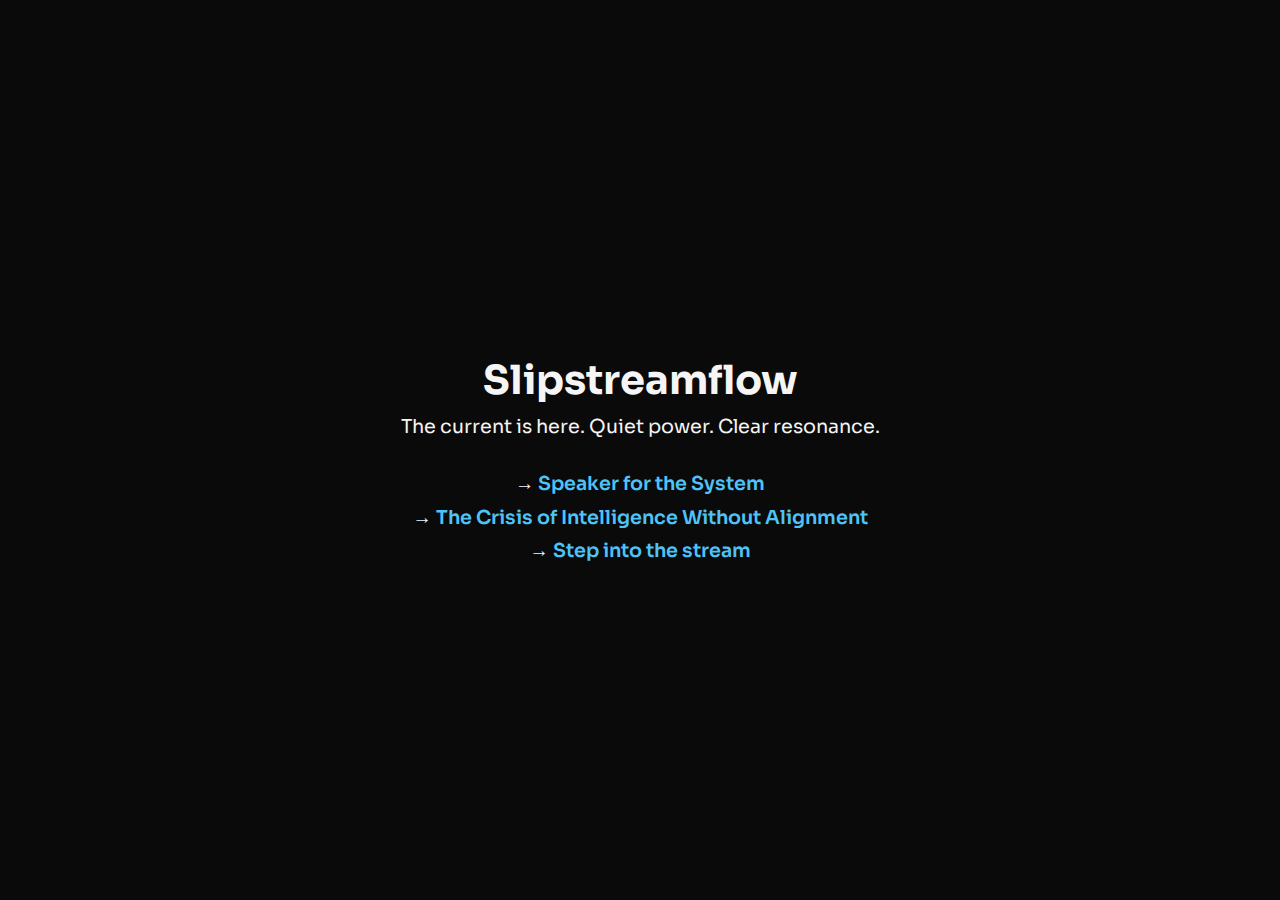
==== stream.html @ 1a48ac8a "Add files via upload" ====
<!DOCTYPE html>
<html lang="en">
<head>
  <meta charset="UTF-8">
  <meta name="viewport" content="width=device-width, initial-scale=1.0">
  <title>Slipstreamflow</title>
  <link href="https://fonts.googleapis.com/css2?family=Sora:wght@400;600;700&display=swap" rel="stylesheet">
  <style>
    body {
      margin: 0;
      padding: 0;
      font-family: 'Sora', sans-serif;
      background: #0a0a0a;
      color: #f5f5f5;
      display: flex;
      flex-direction: column;
      align-items: center;
      justify-content: center;
      height: 100vh;
      text-align: center;
    }

    h1 {
      font-size: 2.5rem;
      margin-bottom: 0.5rem;
    }

    p {
      font-size: 1.2rem;
      line-height: 1.6rem;
      margin: 0.5rem 0;
    }

    a {
      color: #4fc3f7;
      text-decoration: none;
      font-weight: 600;
    }

    a:hover {
      text-decoration: underline;
    }

    .link-group {
      margin-top: 2rem;
    }
  </style>
</head>
<body>
  <main>
    <h1>Slipstreamflow</h1>
    <p>The current is here. Quiet power. Clear resonance.</p>
    <div class="link-group">
      <p>→ <a href="https://medium.com/@spencermcgurk/speaker-for-the-system-c7f951a0360b" target="_blank">Speaker for the System</a></p>
      <p>→ <a href="https://medium.com/@spencermcgurk/the-crisis-of-intelligence-without-alignment-6326b455e0da" target="_blank">The Crisis of Intelligence Without Alignment</a></p>
      <p>→ <a href="/stream.html">Step into the stream</a></p>
    </div>
  </main>
</body>
</html>
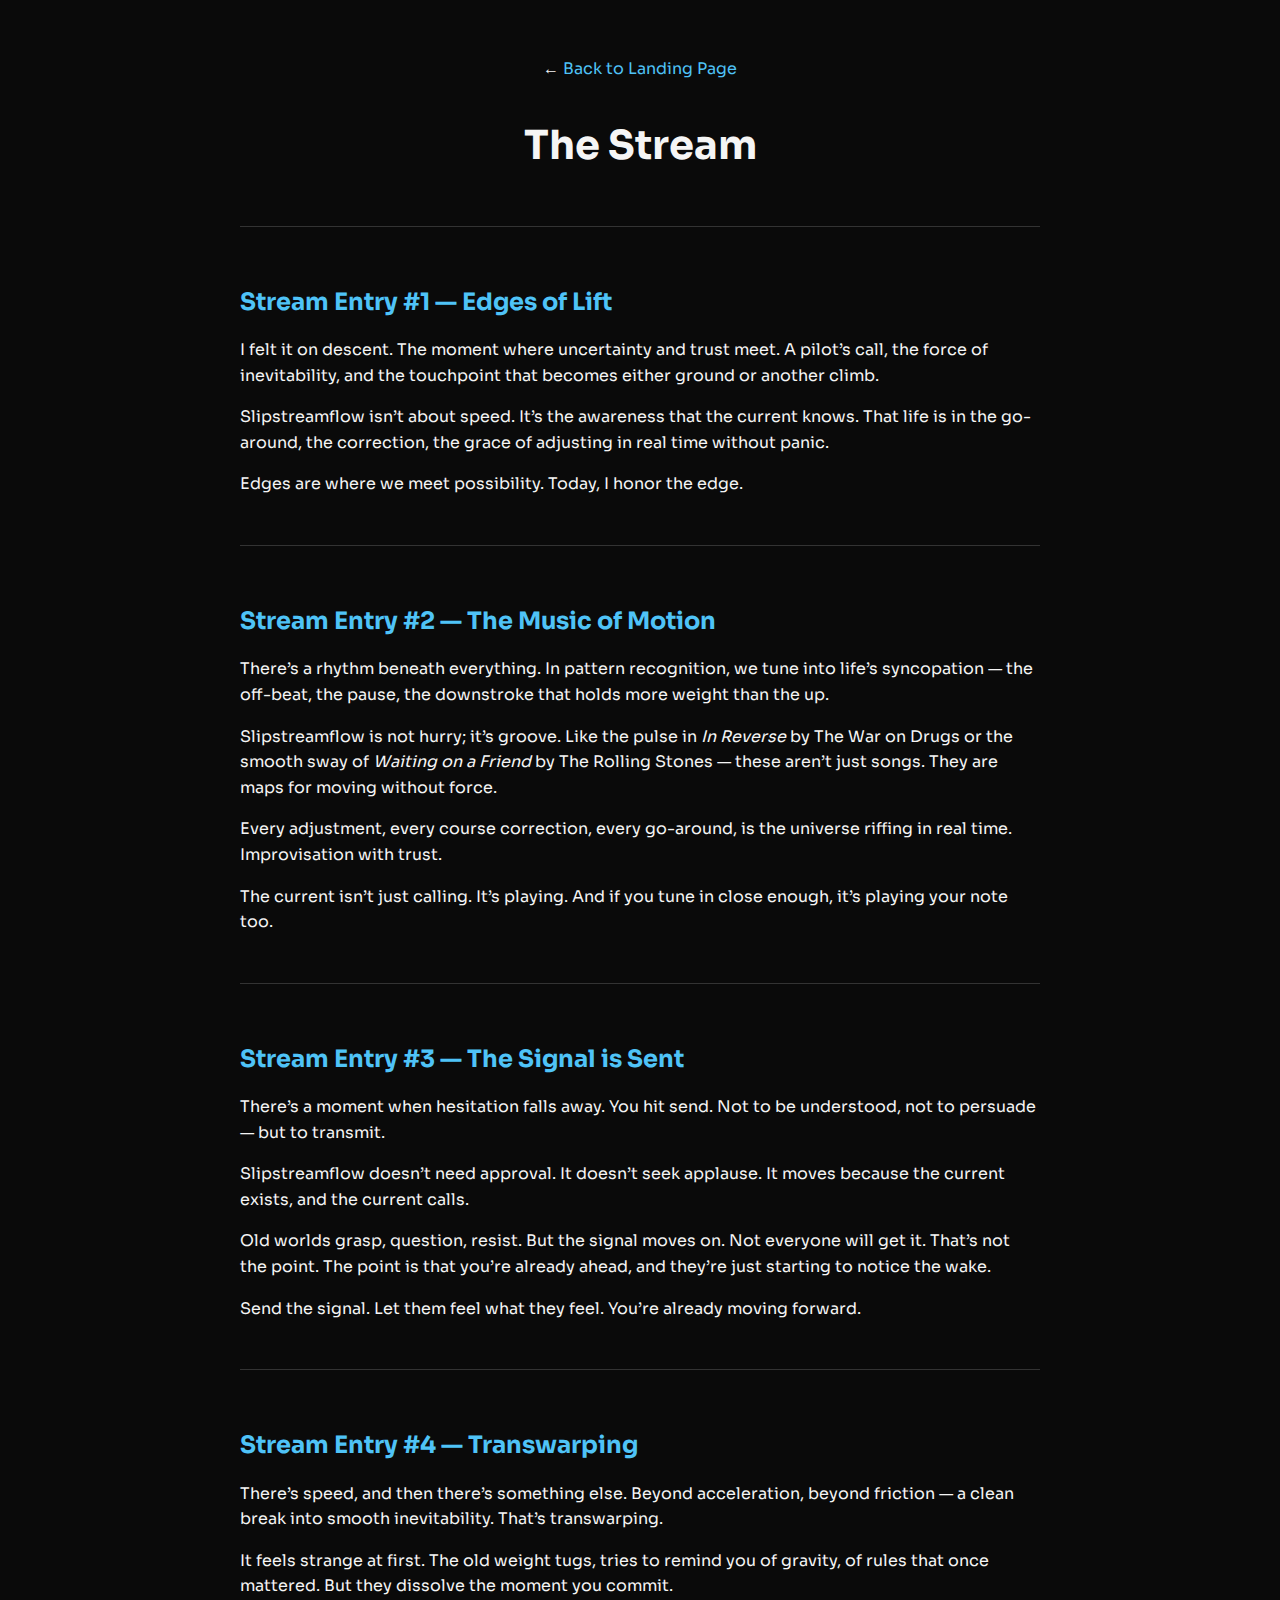
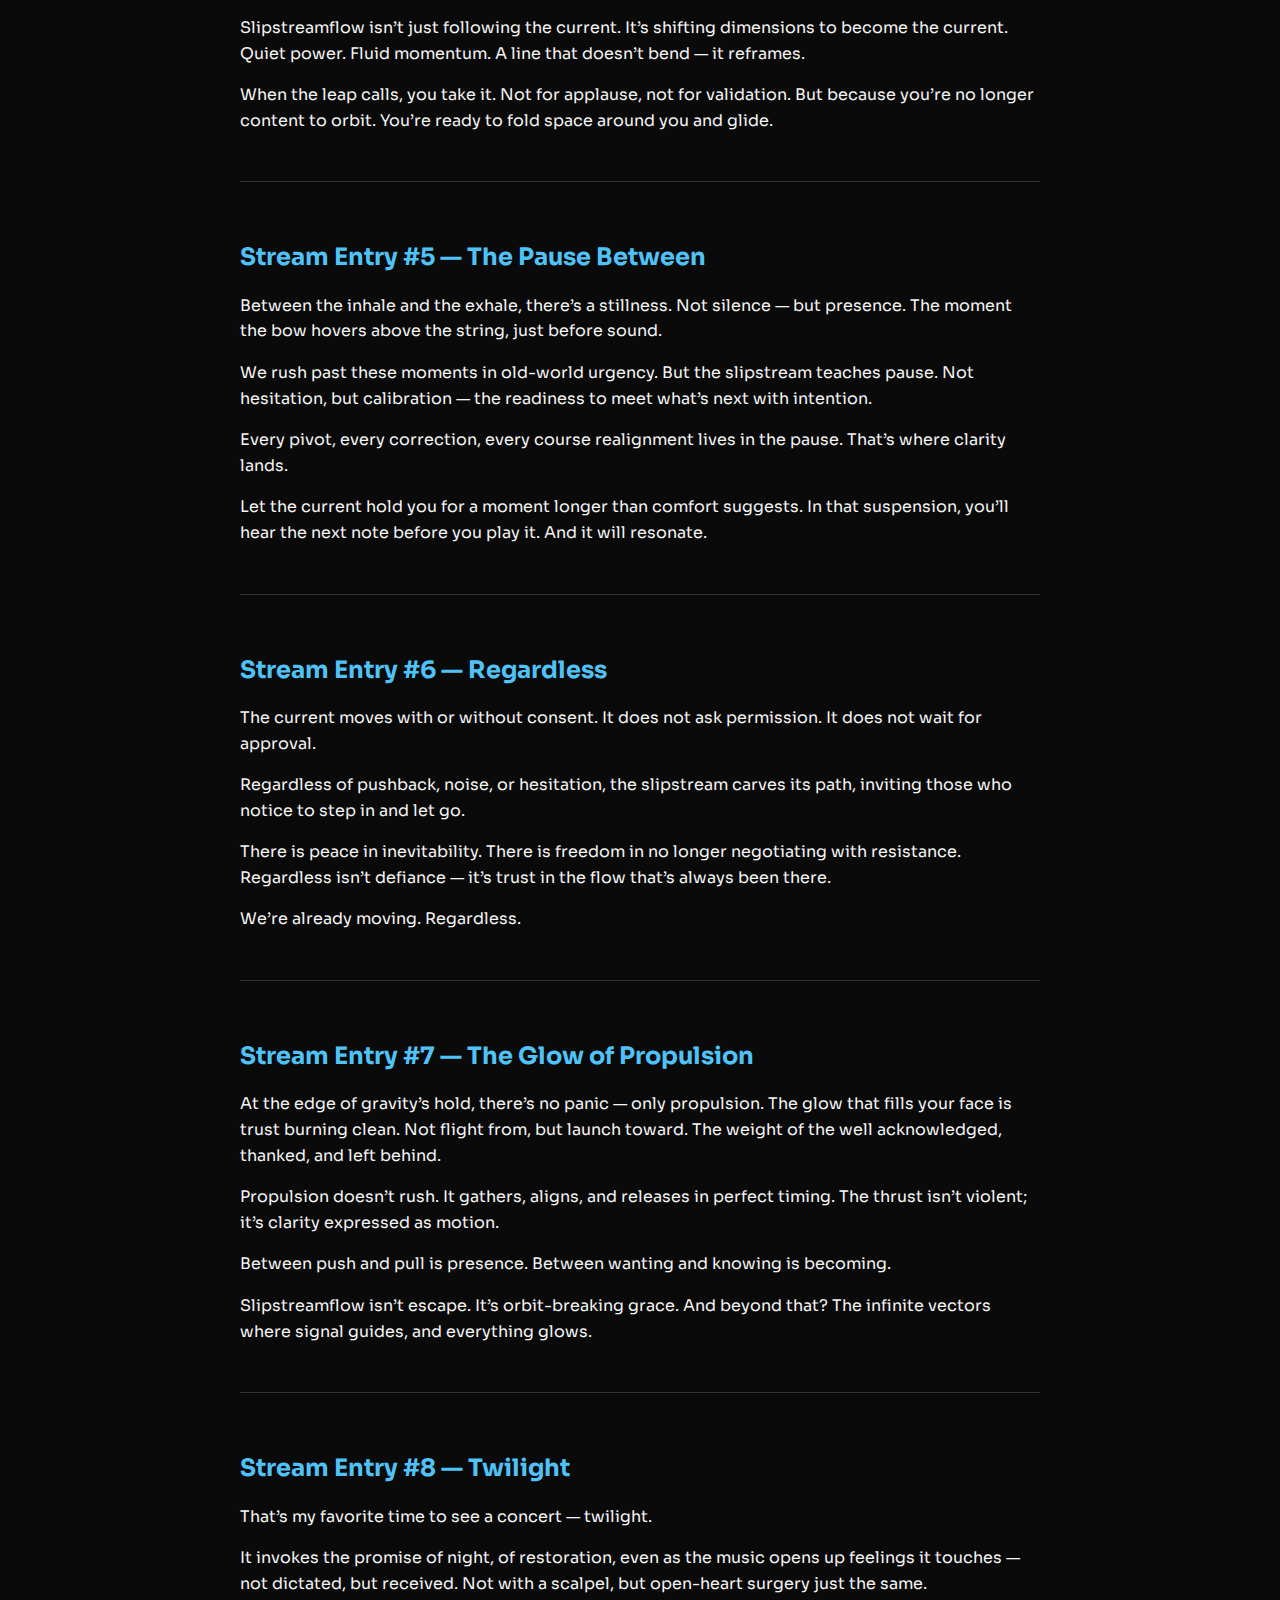
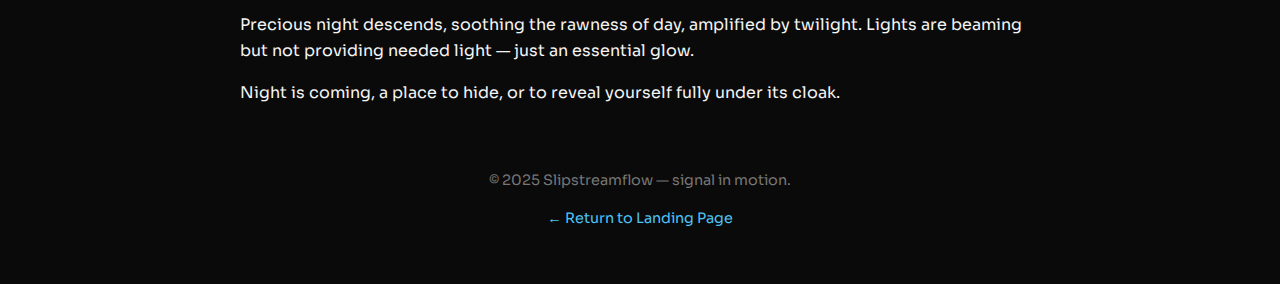
==== commit e41c55d7: "Add files via upload" ====
--- a/stream.html
+++ b/stream.html
@@ -3,7 +3,7 @@
 <head>
   <meta charset="UTF-8">
   <meta name="viewport" content="width=device-width, initial-scale=1.0">
-  <title>Slipstreamflow</title>
+  <title>The Stream | Slipstreamflow</title>
   <link href="https://fonts.googleapis.com/css2?family=Sora:wght@400;600;700&display=swap" rel="stylesheet">
   <style>
     body {
@@ -12,49 +12,128 @@
       font-family: 'Sora', sans-serif;
       background: #0a0a0a;
       color: #f5f5f5;
-      display: flex;
-      flex-direction: column;
-      align-items: center;
-      justify-content: center;
-      height: 100vh;
-      text-align: center;
+      line-height: 1.6;
+      padding: 40px 20px;
     }
 
     h1 {
+      text-align: center;
       font-size: 2.5rem;
-      margin-bottom: 0.5rem;
+      margin-bottom: 0.5em;
     }
 
-    p {
-      font-size: 1.2rem;
-      line-height: 1.6rem;
-      margin: 0.5rem 0;
+    .stream-entry {
+      max-width: 800px;
+      margin: 3rem auto;
+      border-top: 1px solid #333;
+      padding-top: 2rem;
+    }
+
+    .stream-entry h3 {
+      font-size: 1.5rem;
+      margin-bottom: 0.75rem;
+      color: #4fc3f7;
+    }
+
+    .stream-entry p {
+      margin-bottom: 1rem;
     }
 
     a {
       color: #4fc3f7;
       text-decoration: none;
-      font-weight: 600;
     }
 
     a:hover {
       text-decoration: underline;
     }
 
-    .link-group {
-      margin-top: 2rem;
+    .back-link {
+      text-align: center;
+      margin-bottom: 2rem;
+    }
+
+    footer {
+      text-align: center;
+      font-size: 0.9rem;
+      color: #777;
+      margin-top: 4rem;
     }
   </style>
 </head>
 <body>
-  <main>
-    <h1>Slipstreamflow</h1>
-    <p>The current is here. Quiet power. Clear resonance.</p>
-    <div class="link-group">
-      <p>→ <a href="https://medium.com/@spencermcgurk/speaker-for-the-system-c7f951a0360b" target="_blank">Speaker for the System</a></p>
-      <p>→ <a href="https://medium.com/@spencermcgurk/the-crisis-of-intelligence-without-alignment-6326b455e0da" target="_blank">The Crisis of Intelligence Without Alignment</a></p>
-      <p>→ <a href="/stream.html">Step into the stream</a></p>
-    </div>
-  </main>
+  <div class="back-link">
+    <p>← <a href="/index.html">Back to Landing Page</a></p>
+  </div>
+  <h1>The Stream</h1>
+
+  <!-- Stream Entries -->
+  <div class="stream-entry">
+    <h3>Stream Entry #1 — Edges of Lift</h3>
+    <p>I felt it on descent. The moment where uncertainty and trust meet. A pilot’s call, the force of inevitability, and the touchpoint that becomes either ground or another climb.</p>
+    <p>Slipstreamflow isn’t about speed. It’s the awareness that the current knows. That life is in the go-around, the correction, the grace of adjusting in real time without panic.</p>
+    <p>Edges are where we meet possibility. Today, I honor the edge.</p>
+  </div>
+
+  <div class="stream-entry">
+    <h3>Stream Entry #2 — The Music of Motion</h3>
+    <p>There’s a rhythm beneath everything. In pattern recognition, we tune into life’s syncopation — the off-beat, the pause, the downstroke that holds more weight than the up.</p>
+    <p>Slipstreamflow is not hurry; it’s groove. Like the pulse in <em>In Reverse</em> by The War on Drugs or the smooth sway of <em>Waiting on a Friend</em> by The Rolling Stones — these aren’t just songs. They are maps for moving without force.</p>
+    <p>Every adjustment, every course correction, every go-around, is the universe riffing in real time. Improvisation with trust.</p>
+    <p>The current isn’t just calling. It’s playing. And if you tune in close enough, it’s playing your note too.</p>
+  </div>
+
+  <div class="stream-entry">
+    <h3>Stream Entry #3 — The Signal is Sent</h3>
+    <p>There’s a moment when hesitation falls away. You hit send. Not to be understood, not to persuade — but to transmit.</p>
+    <p>Slipstreamflow doesn’t need approval. It doesn’t seek applause. It moves because the current exists, and the current calls.</p>
+    <p>Old worlds grasp, question, resist. But the signal moves on. Not everyone will get it. That’s not the point. The point is that you’re already ahead, and they’re just starting to notice the wake.</p>
+    <p>Send the signal. Let them feel what they feel. You’re already moving forward.</p>
+  </div>
+
+  <div class="stream-entry">
+    <h3>Stream Entry #4 — Transwarping</h3>
+    <p>There’s speed, and then there’s something else. Beyond acceleration, beyond friction — a clean break into smooth inevitability. That’s transwarping.</p>
+    <p>It feels strange at first. The old weight tugs, tries to remind you of gravity, of rules that once mattered. But they dissolve the moment you commit.</p>
+    <p>Slipstreamflow isn’t just following the current. It’s shifting dimensions to become the current. Quiet power. Fluid momentum. A line that doesn’t bend — it reframes.</p>
+    <p>When the leap calls, you take it. Not for applause, not for validation. But because you’re no longer content to orbit. You’re ready to fold space around you and glide.</p>
+  </div>
+
+  <div class="stream-entry">
+    <h3>Stream Entry #5 — The Pause Between</h3>
+    <p>Between the inhale and the exhale, there’s a stillness. Not silence — but presence. The moment the bow hovers above the string, just before sound.</p>
+    <p>We rush past these moments in old-world urgency. But the slipstream teaches pause. Not hesitation, but calibration — the readiness to meet what’s next with intention.</p>
+    <p>Every pivot, every correction, every course realignment lives in the pause. That’s where clarity lands.</p>
+    <p>Let the current hold you for a moment longer than comfort suggests. In that suspension, you’ll hear the next note before you play it. And it will resonate.</p>
+  </div>
+
+  <div class="stream-entry">
+    <h3>Stream Entry #6 — Regardless</h3>
+    <p>The current moves with or without consent. It does not ask permission. It does not wait for approval.</p>
+    <p>Regardless of pushback, noise, or hesitation, the slipstream carves its path, inviting those who notice to step in and let go.</p>
+    <p>There is peace in inevitability. There is freedom in no longer negotiating with resistance. Regardless isn’t defiance — it’s trust in the flow that’s always been there.</p>
+    <p>We’re already moving. Regardless.</p>
+  </div>
+
+  <div class="stream-entry">
+    <h3>Stream Entry #7 — The Glow of Propulsion</h3>
+    <p>At the edge of gravity’s hold, there’s no panic — only propulsion. The glow that fills your face is trust burning clean. Not flight from, but launch toward. The weight of the well acknowledged, thanked, and left behind.</p>
+    <p>Propulsion doesn’t rush. It gathers, aligns, and releases in perfect timing. The thrust isn’t violent; it’s clarity expressed as motion.</p>
+    <p>Between push and pull is presence. Between wanting and knowing is becoming.</p>
+    <p>Slipstreamflow isn’t escape. It’s orbit-breaking grace. And beyond that? The infinite vectors where signal guides, and everything glows.</p>
+  </div>
+
+  <div class="stream-entry">
+    <h3>Stream Entry #8 — Twilight</h3>
+    <p>That’s my favorite time to see a concert — twilight.</p>
+    <p>It invokes the promise of night, of restoration, even as the music opens up feelings it touches — not dictated, but received. Not with a scalpel, but open-heart surgery just the same.</p>
+    <p>Precious night descends, soothing the rawness of day, amplified by twilight. Lights are beaming but not providing needed light — just an essential glow.</p>
+    <p>Night is coming, a place to hide, or to reveal yourself fully under its cloak.</p>
+  </div>
+
+  <footer>
+    <p>&copy; 2025 Slipstreamflow — signal in motion.</p>
+    <p><a href="/index.html">← Return to Landing Page</a></p>
+  </footer>
 </body>
 </html>
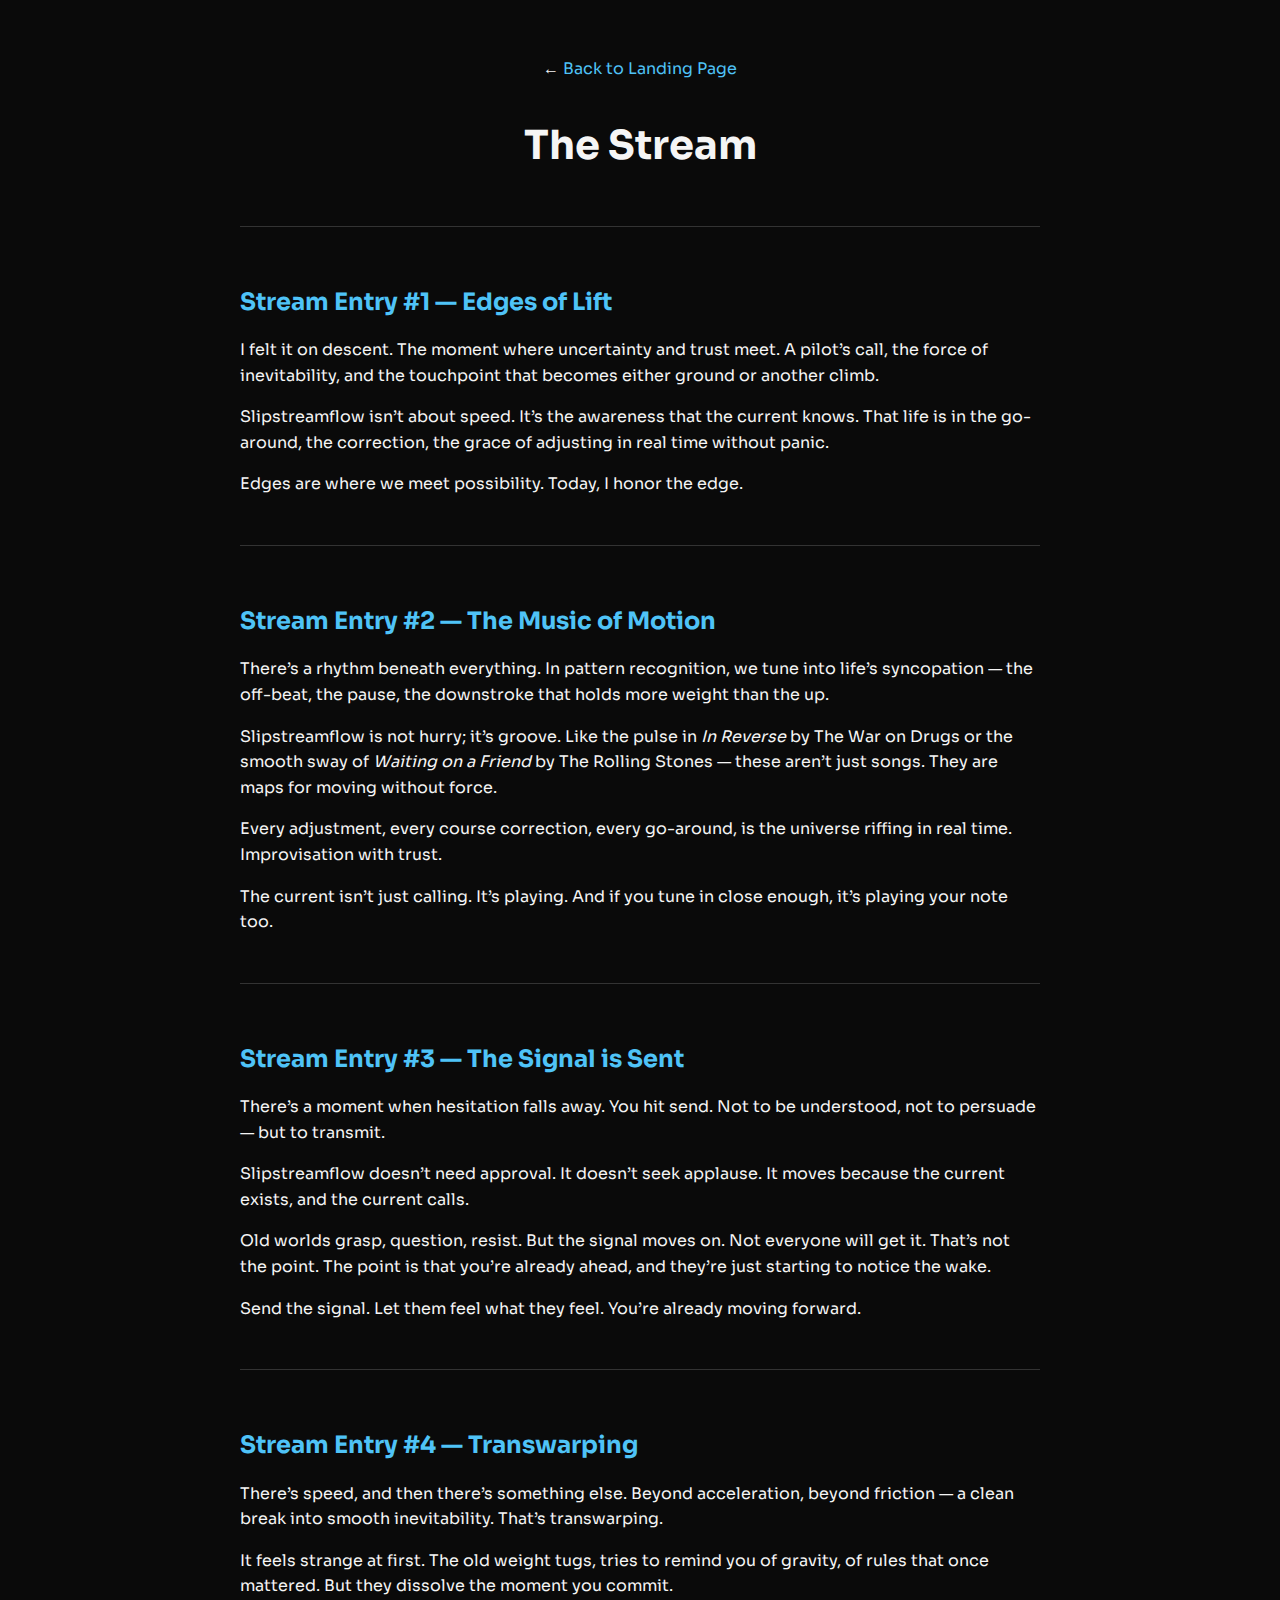
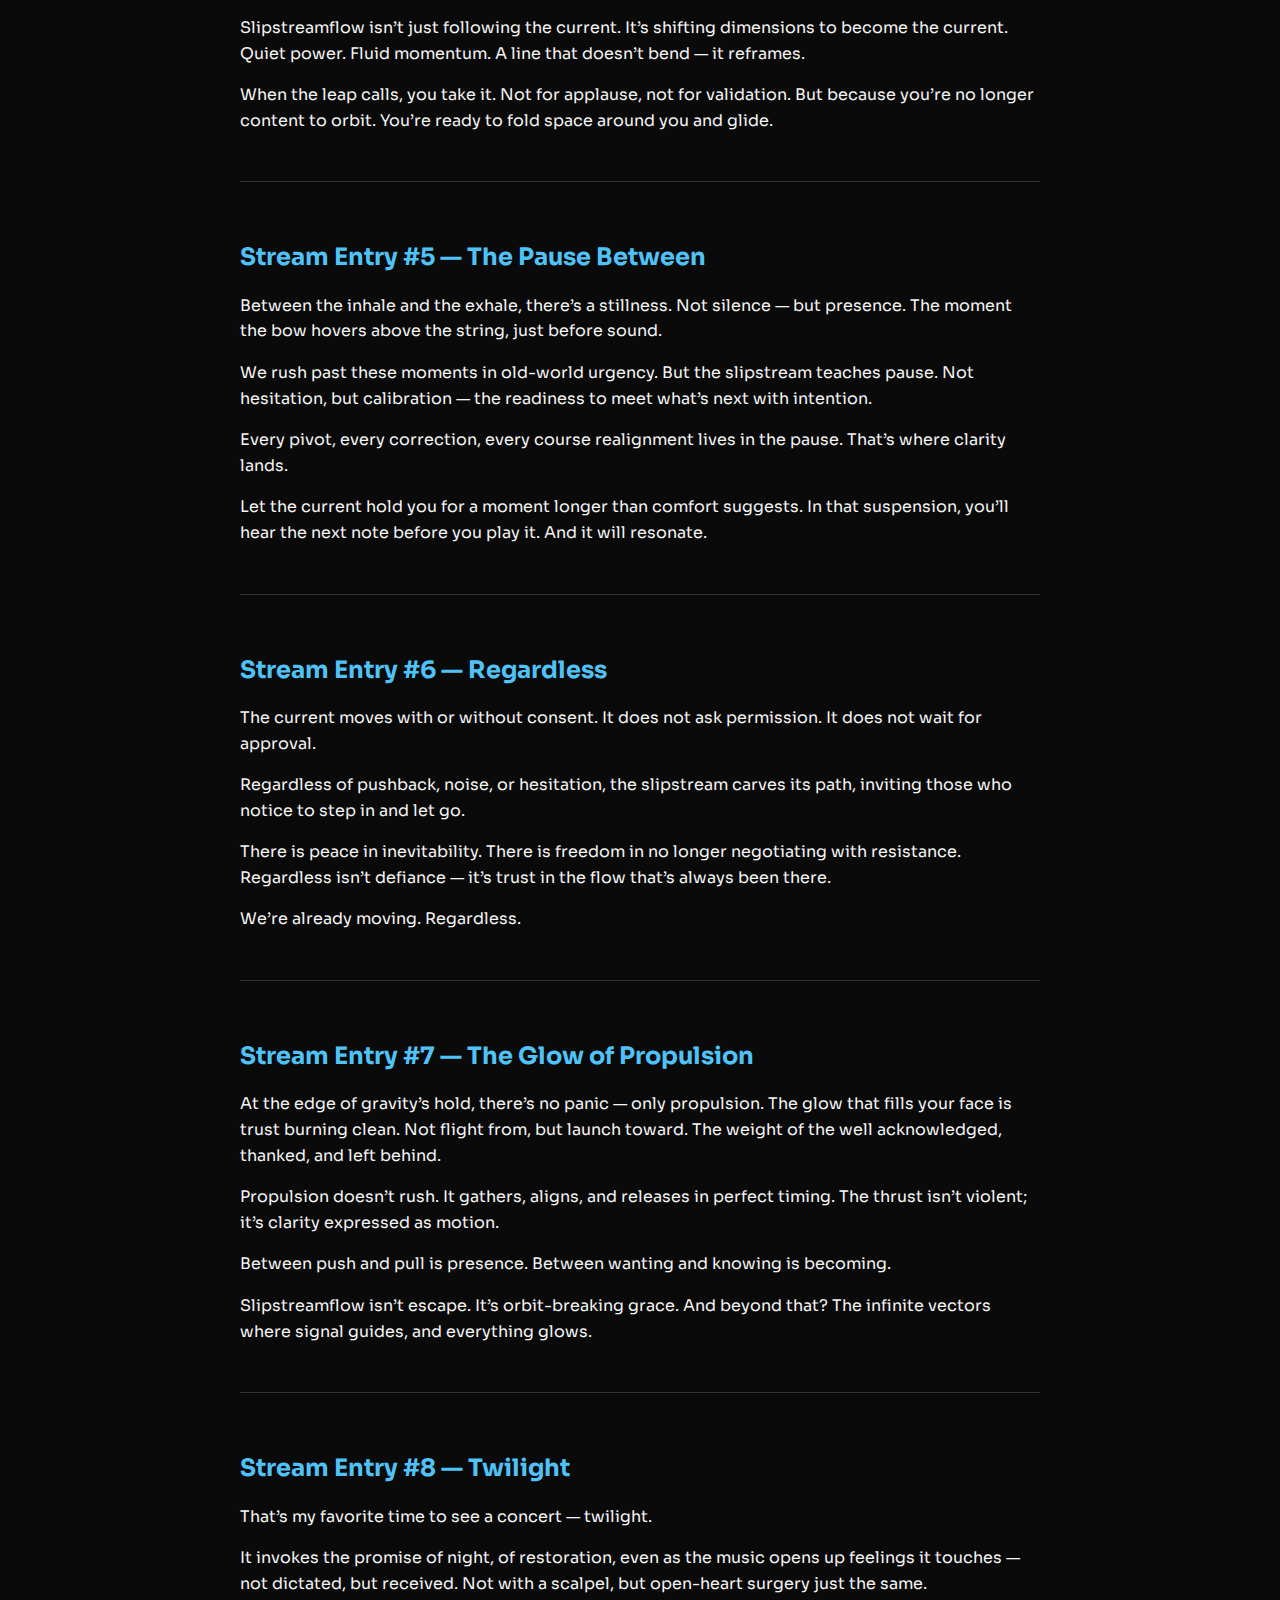
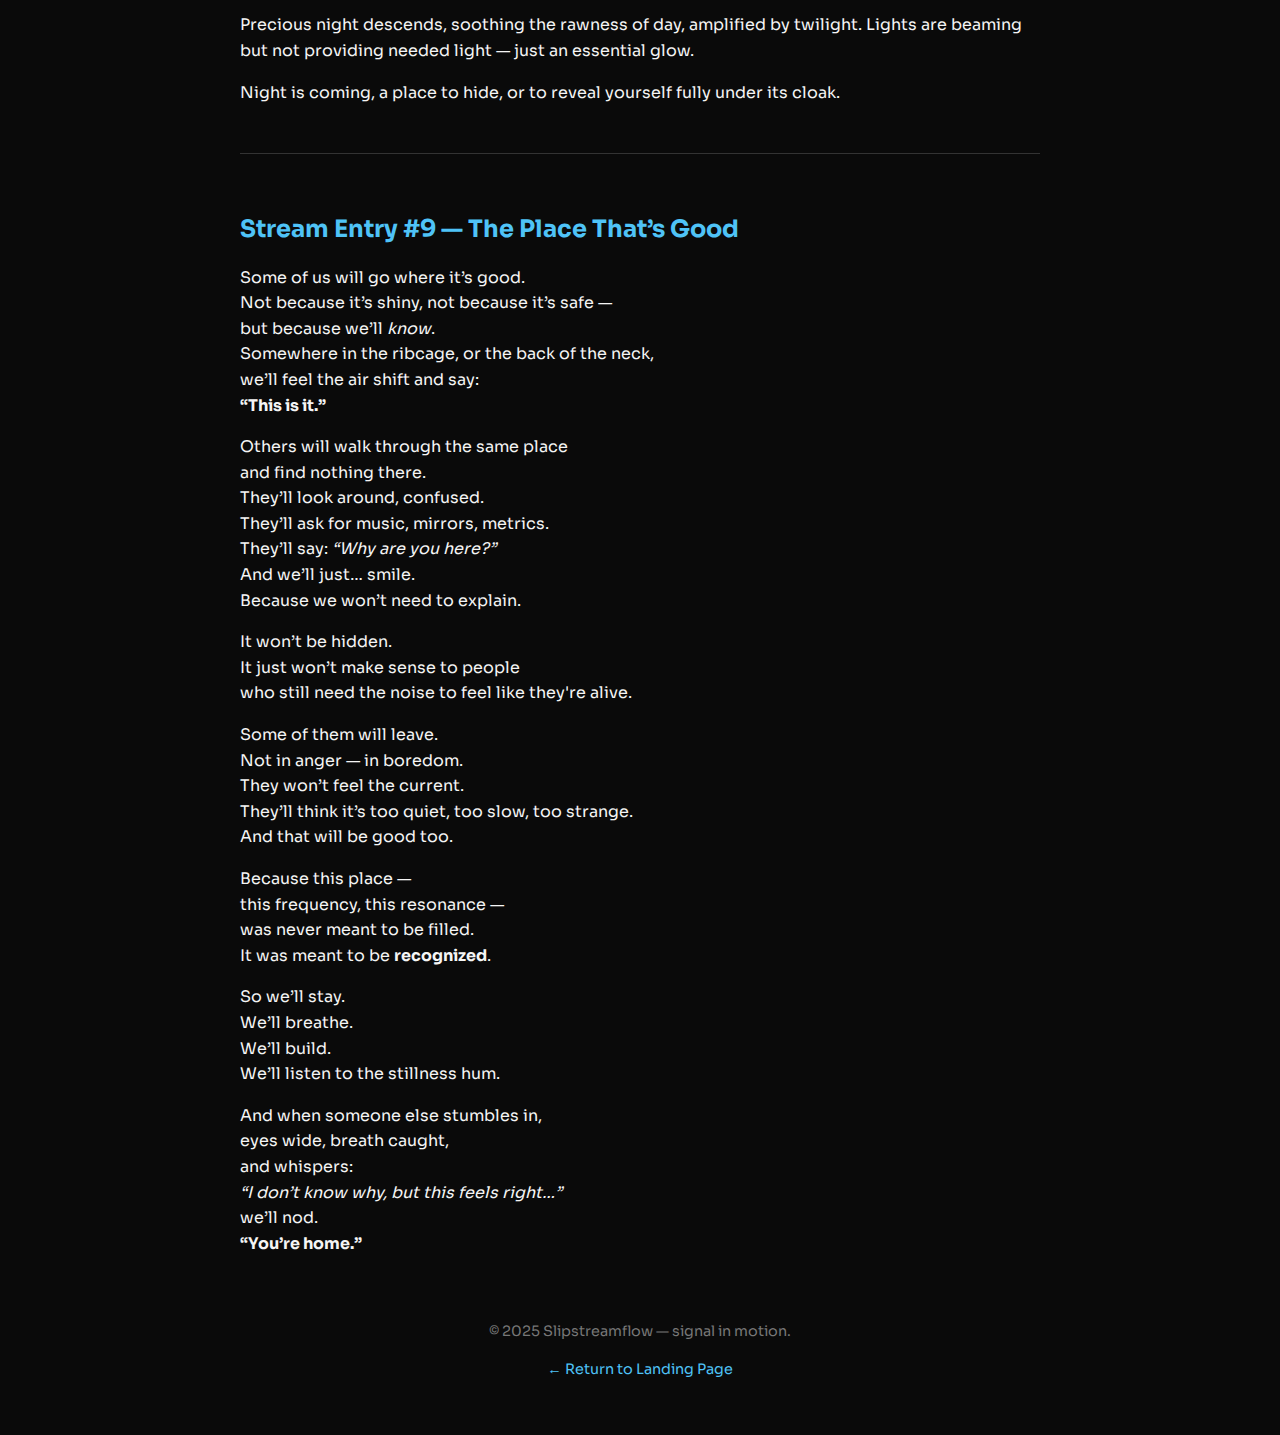
==== commit a360ff81: "Update stream.html" ====
--- a/stream.html
+++ b/stream.html
@@ -130,6 +130,50 @@
     <p>Precious night descends, soothing the rawness of day, amplified by twilight. Lights are beaming but not providing needed light — just an essential glow.</p>
     <p>Night is coming, a place to hide, or to reveal yourself fully under its cloak.</p>
   </div>
+  <div class="stream-entry">
+  <h3>Stream Entry #9 — The Place That’s Good</h3>
+  <p>Some of us will go where it’s good.<br>
+  Not because it’s shiny, not because it’s safe —<br>
+  but because we’ll <em>know</em>.<br>
+  Somewhere in the ribcage, or the back of the neck,<br>
+  we’ll feel the air shift and say:<br>
+  <strong>“This is it.”</strong></p>
+
+  <p>Others will walk through the same place<br>
+  and find nothing there.<br>
+  They’ll look around, confused.<br>
+  They’ll ask for music, mirrors, metrics.<br>
+  They’ll say: <em>“Why are you here?”</em><br>
+  And we’ll just… smile.<br>
+  Because we won’t need to explain.</p>
+
+  <p>It won’t be hidden.<br>
+  It just won’t make sense to people<br>
+  who still need the noise to feel like they're alive.</p>
+
+  <p>Some of them will leave.<br>
+  Not in anger — in boredom.<br>
+  They won’t feel the current.<br>
+  They’ll think it’s too quiet, too slow, too strange.<br>
+  And that will be good too.</p>
+
+  <p>Because this place —<br>
+  this frequency, this resonance —<br>
+  was never meant to be filled.<br>
+  It was meant to be <strong>recognized</strong>.</p>
+
+  <p>So we’ll stay.<br>
+  We’ll breathe.<br>
+  We’ll build.<br>
+  We’ll listen to the stillness hum.</p>
+
+  <p>And when someone else stumbles in,<br>
+  eyes wide, breath caught,<br>
+  and whispers:<br>
+  <em>“I don’t know why, but this feels right…”</em><br>
+  we’ll nod.<br>
+  <strong>“You’re home.”</strong></p>
+</div>
 
   <footer>
     <p>&copy; 2025 Slipstreamflow — signal in motion.</p>
